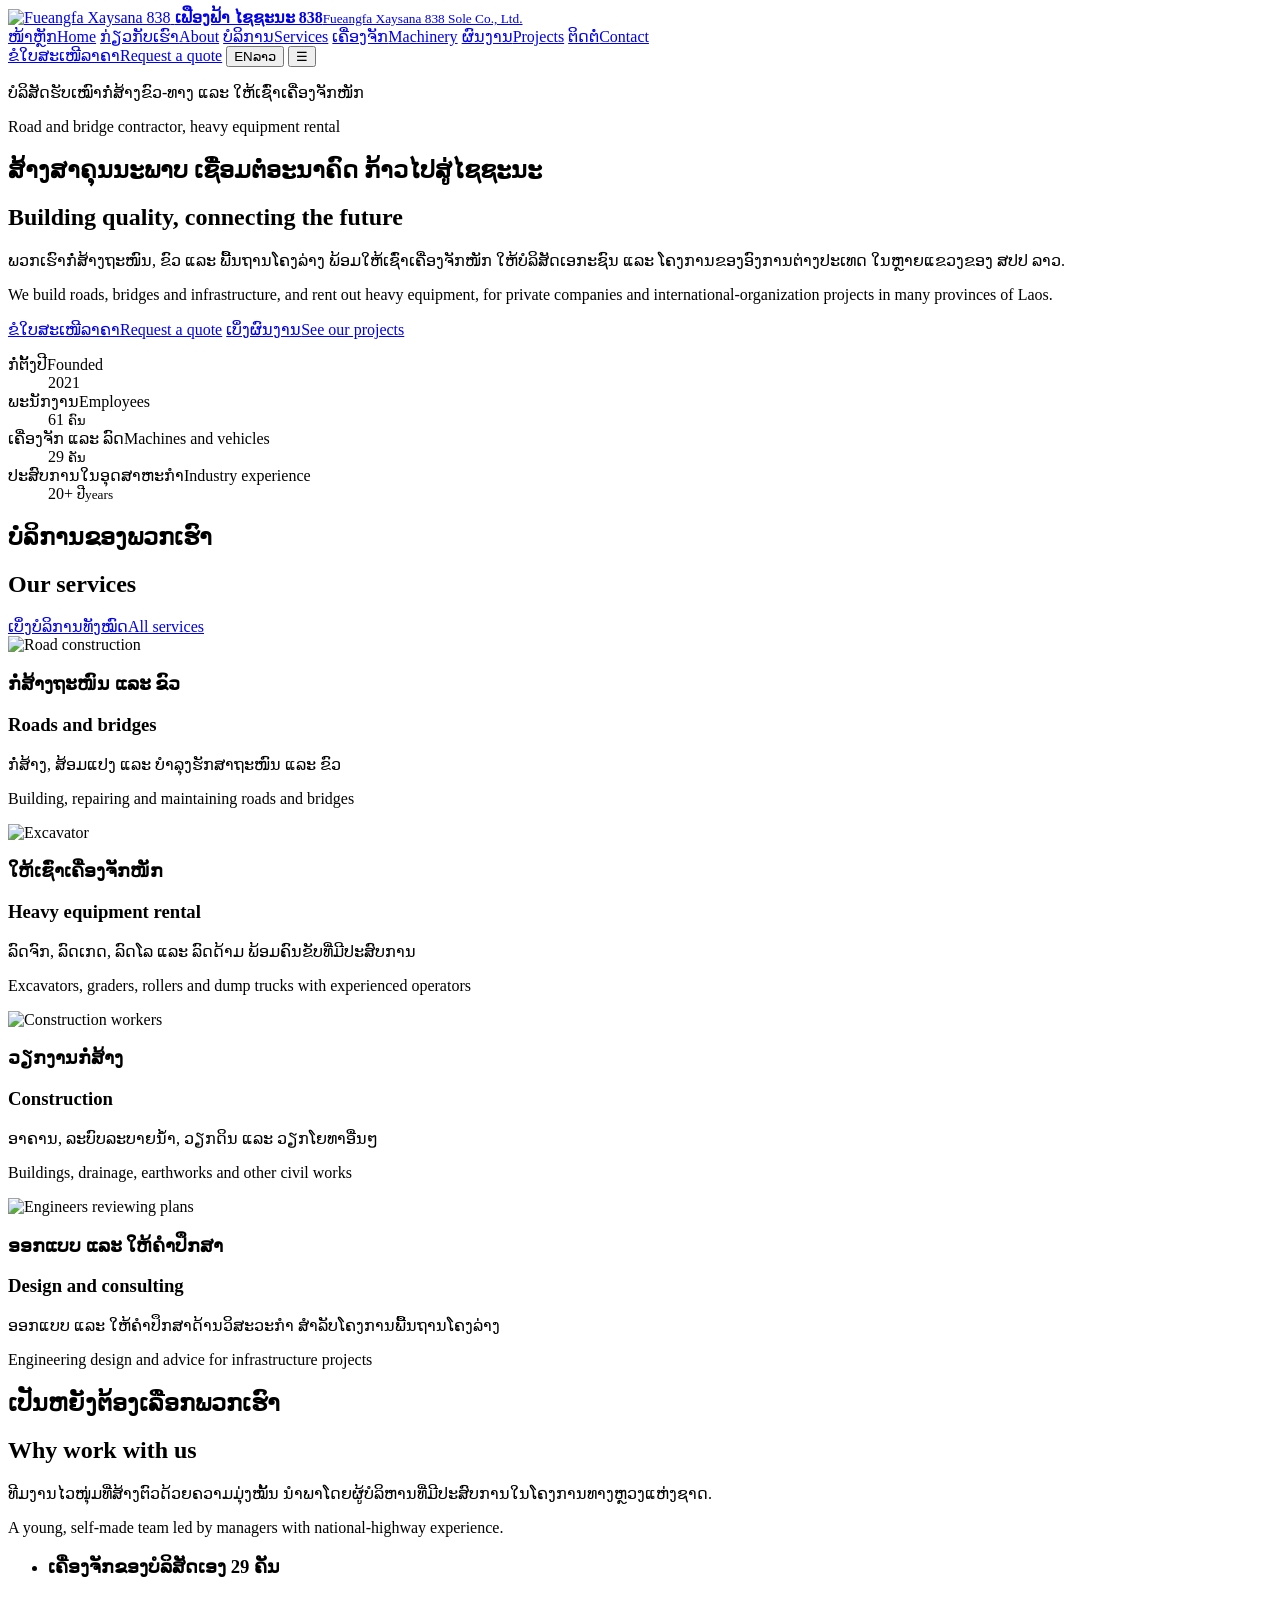
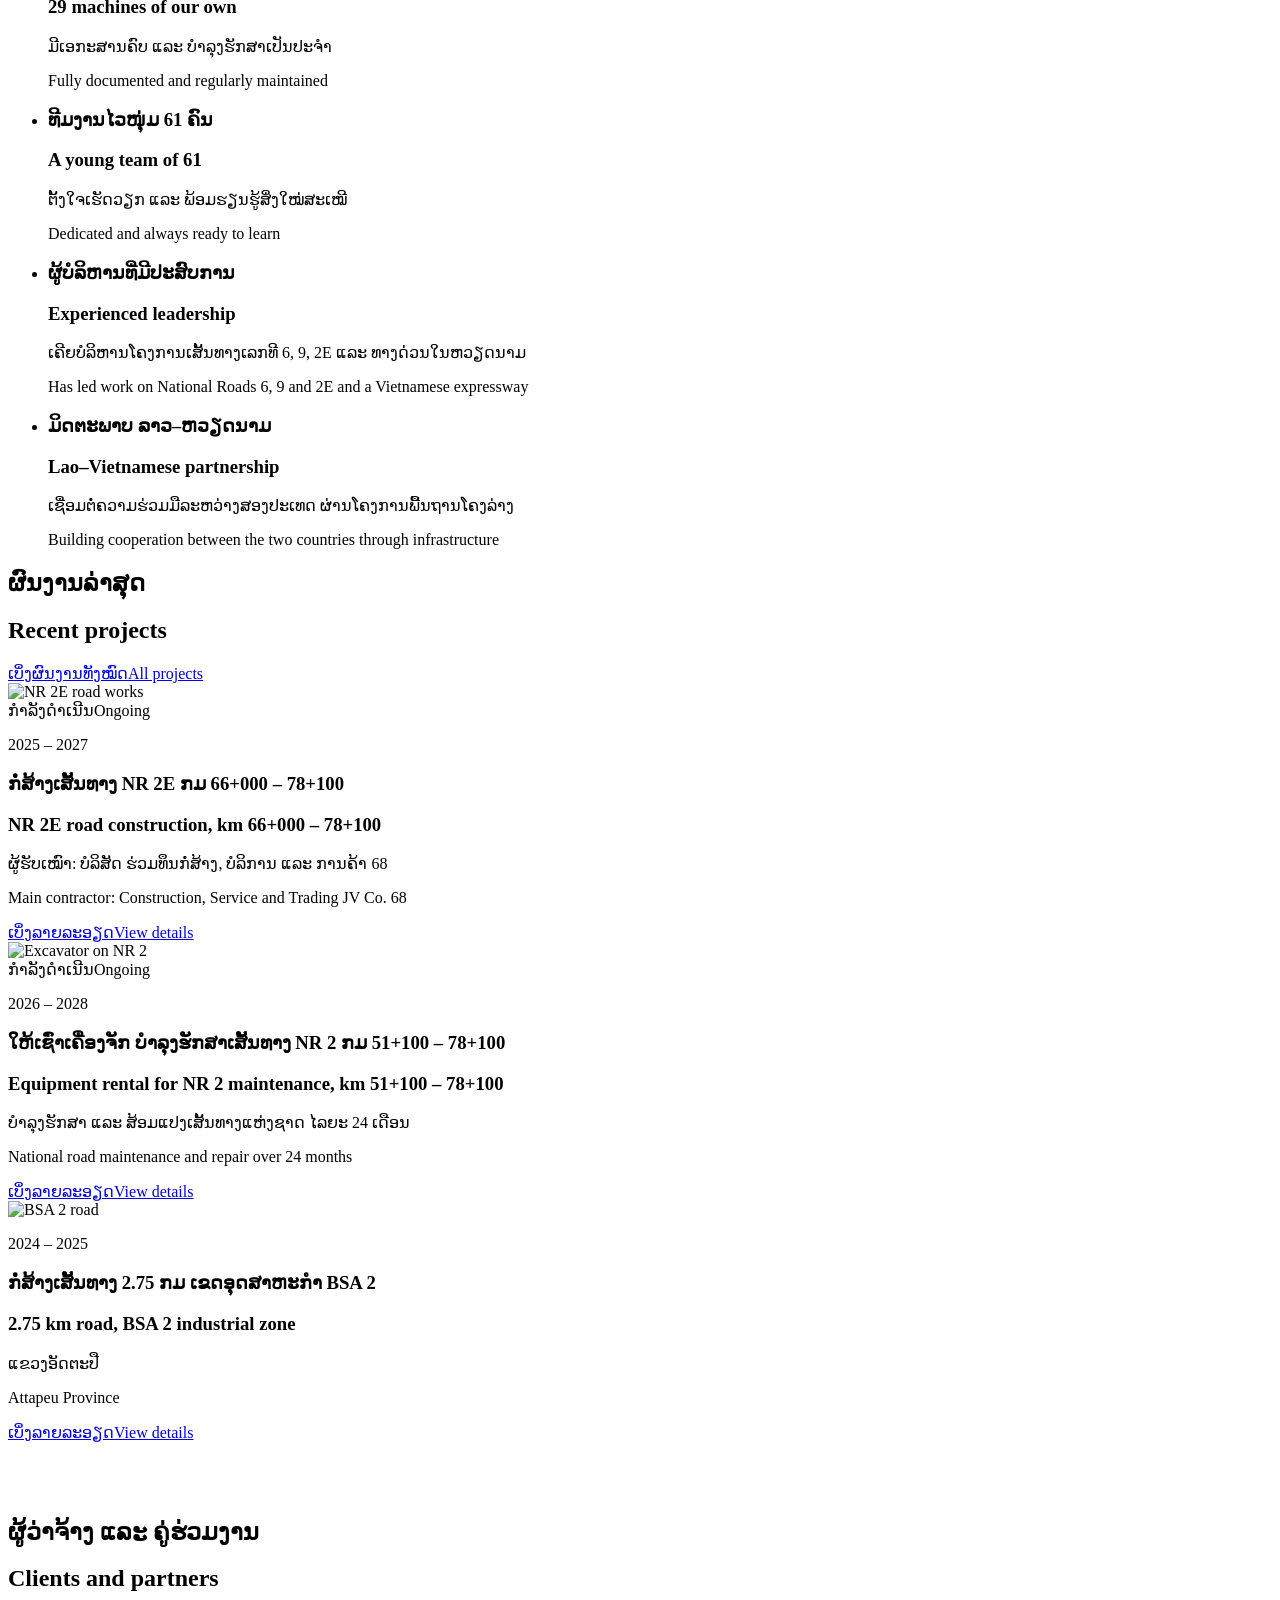
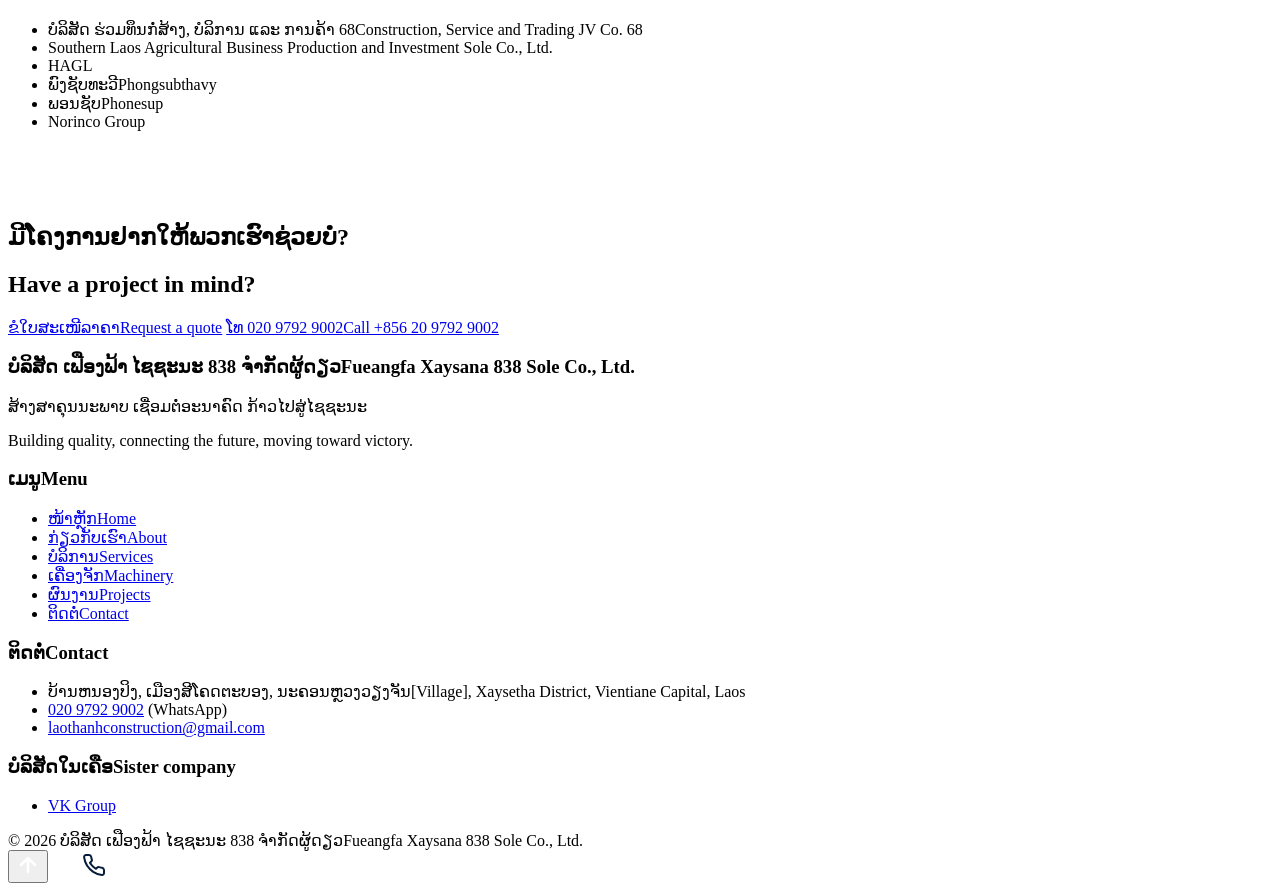
==== index.html @ f8d477e9 "Add files via upload" ====
<!DOCTYPE html>
<html lang="lo">
<head>
<meta charset="utf-8">
<meta name="viewport" content="width=device-width, initial-scale=1">
<title>ເຟືອງຟ້າ ໄຊຊະນະ 838 | Fueangfa Xaysana 838 Sole Co., Ltd.</title>
<meta name="description" content="Fueangfa Xaysana 838 Sole Co., Ltd. — road and bridge contractor and heavy equipment rental in Laos.">
<link rel="icon" href="images/logo.png">
<link rel="preconnect" href="https://fonts.googleapis.com">
<link rel="preconnect" href="https://fonts.gstatic.com" crossorigin>
<link rel="stylesheet" href="https://fonts.googleapis.com/css2?family=Noto+Sans+Lao:wght@400;500;700;800;900&amp;family=Overpass:wght@400;600;700;800;900&amp;display=swap">
<link rel="stylesheet" href="css/style.css">
<link rel="stylesheet" href="css/animations.css">
</head>
<body>
<!-- ===== หัวเว็บ (เหมือนกันทุกหน้า) ===== -->
<header class="site-header">
  <div class="wrap header-inner">
    <a class="brand" href="index.html">
      <img src="images/logo.png" alt="Fueangfa Xaysana 838" width="56" height="46">
      <span class="brand-name"><strong>ເຟືອງຟ້າ ໄຊຊະນະ 838</strong><small>Fueangfa Xaysana 838 Sole Co., Ltd.</small></span>
    </a>
    <nav class="main-nav" id="main-nav" aria-label="Main menu">
      <a href="index.html" aria-current="page"><span class="lo">ໜ້າຫຼັກ</span><span class="en">Home</span></a>
      <a href="about.html"><span class="lo">ກ່ຽວກັບເຮົາ</span><span class="en">About</span></a>
      <a href="services.html"><span class="lo">ບໍລິການ</span><span class="en">Services</span></a>
      <a href="machinery.html"><span class="lo">ເຄື່ອງຈັກ</span><span class="en">Machinery</span></a>
      <a href="projects.html"><span class="lo">ຜົນງານ</span><span class="en">Projects</span></a>
      <a href="contact.html"><span class="lo">ຕິດຕໍ່</span><span class="en">Contact</span></a>
    </nav>
    <div class="header-tools">
      <a class="btn btn-orange" href="contact.html#quote"><span class="lo">ຂໍໃບສະເໜີລາຄາ</span><span class="en">Request a quote</span></a>
      <button class="lang-btn" type="button" aria-label="ປ່ຽນພາສາ / Switch language"><span class="lo">EN</span><span class="en">ລາວ</span></button>
      <button class="menu-btn" type="button" aria-controls="main-nav" aria-expanded="false" aria-label="Menu">&#9776;</button>
    </div>
  </div>
</header>

<main>
<!-- ===== ส่วนหัวหน้าแรก (รูปใหญ่) ===== -->
<section class="hero">
  <!-- สไลด์รูป: เพิ่ม/เปลี่ยนรูปได้ที่บรรทัด slide ข้างล่าง (อันแรกต้องมี class="slide active") -->
  <div class="hero-bg hero-slides" aria-hidden="true">
    <div class="slide active" style="background-image: url('images/hero.jpg')"></div>
    <div class="slide" style="background-image: url('images/project-8.jpg')"></div>
    <div class="slide" style="background-image: url('images/service-road.jpg')"></div>
  </div>
  <div class="slide-dots"></div>
  <div class="wrap hero-inner">
    <div class="hero-text">
      <p class="lo kicker">ບໍລິສັດຮັບເໝົາກໍ່ສ້າງຂົວ-ທາງ ແລະ ໃຫ້ເຊົ່າເຄື່ອງຈັກໜັກ</p><p class="en kicker">Road and bridge contractor, heavy equipment rental</p>
      <h1 class="lo">ສ້າງສາຄຸນນະພາບ ເຊື່ອມຕໍ່ອະນາຄົດ ກ້າວໄປສູ່ໄຊຊະນະ</h1><h1 class="en">Building quality, connecting the future</h1>
      <p class="lo lead">ພວກເຮົາກໍ່ສ້າງຖະໜົນ, ຂົວ ແລະ ພື້ນຖານໂຄງລ່າງ ພ້ອມໃຫ້ເຊົ່າເຄື່ອງຈັກໜັກ ໃຫ້ບໍລິສັດເອກະຊົນ ແລະ ໂຄງການຂອງອົງການຕ່າງປະເທດ ໃນຫຼາຍແຂວງຂອງ ສປປ ລາວ.</p><p class="en lead">We build roads, bridges and infrastructure, and rent out heavy equipment, for private companies and international-organization projects in many provinces of Laos.</p>
      <div class="btn-row">
        <a class="btn btn-orange" href="contact.html#quote"><span class="lo">ຂໍໃບສະເໜີລາຄາ</span><span class="en">Request a quote</span></a>
        <a class="btn btn-outline" href="projects.html"><span class="lo">ເບິ່ງຜົນງານ</span><span class="en">See our projects</span></a>
      </div>
    </div>
    <dl class="facts">
      <div><dt><span class="lo">ກໍ່ຕັ້ງປີ</span><span class="en">Founded</span></dt><dd>2021</dd></div>
      <div><dt><span class="lo">ພະນັກງານ</span><span class="en">Employees</span></dt><dd><span data-count="61">61</span> <small class="lo">ຄົນ</small></dd></div>
      <div><dt><span class="lo">ເຄື່ອງຈັກ ແລະ ລົດ</span><span class="en">Machines and vehicles</span></dt><dd><span data-count="29">29</span> <small class="lo">ຄັນ</small></dd></div>
      <div><dt><span class="lo">ປະສົບການໃນອຸດສາຫະກຳ</span><span class="en">Industry experience</span></dt><dd><span data-count="20">20</span>+ <small class="lo">ປີ</small><small class="en">years</small></dd></div>
    </dl>
  </div>
</section>
<div class="road" aria-hidden="true"></div>

<!-- ===== บริการ (ย่อ) ===== -->
<section class="section">
  <div class="wrap">
    <div class="head-row">
      <h2 class="lo">ບໍລິການຂອງພວກເຮົາ</h2><h2 class="en">Our services</h2>
      <a class="btn btn-navy" href="services.html"><span class="lo">ເບິ່ງບໍລິການທັງໝົດ</span><span class="en">All services</span></a>
    </div>
    <div class="grid">
  <article class="card">
    <img src="images/service-road.jpg" alt="Road construction" loading="lazy">
    <div class="card-body">
      <h3 class="lo">ກໍ່ສ້າງຖະໜົນ ແລະ ຂົວ</h3><h3 class="en">Roads and bridges</h3>
      <p class="lo">ກໍ່ສ້າງ, ສ້ອມແປງ ແລະ ບຳລຸງຮັກສາຖະໜົນ ແລະ ຂົວ</p><p class="en">Building, repairing and maintaining roads and bridges</p>
    </div>
  </article>
  <article class="card">
    <img src="images/service-rental.jpg" alt="Excavator" loading="lazy">
    <div class="card-body">
      <h3 class="lo">ໃຫ້ເຊົ່າເຄື່ອງຈັກໜັກ</h3><h3 class="en">Heavy equipment rental</h3>
      <p class="lo">ລົດຈົກ, ລົດເກດ, ລົດໂລ ແລະ ລົດດ້າມ ພ້ອມຄົນຂັບທີ່ມີປະສົບການ</p><p class="en">Excavators, graders, rollers and dump trucks with experienced operators</p>
    </div>
  </article>
  <article class="card">
    <img src="images/service-construction.jpg" alt="Construction workers" loading="lazy">
    <div class="card-body">
      <h3 class="lo">ວຽກງານກໍ່ສ້າງ</h3><h3 class="en">Construction</h3>
      <p class="lo">ອາຄານ, ລະບົບລະບາຍນ້ຳ, ວຽກດິນ ແລະ ວຽກໂຍທາອື່ນໆ</p><p class="en">Buildings, drainage, earthworks and other civil works</p>
    </div>
  </article>
  <article class="card">
    <img src="images/service-design.jpg" alt="Engineers reviewing plans" loading="lazy">
    <div class="card-body">
      <h3 class="lo">ອອກແບບ ແລະ ໃຫ້ຄຳປຶກສາ</h3><h3 class="en">Design and consulting</h3>
      <p class="lo">ອອກແບບ ແລະ ໃຫ້ຄຳປຶກສາດ້ານວິສະວະກຳ ສຳລັບໂຄງການພື້ນຖານໂຄງລ່າງ</p><p class="en">Engineering design and advice for infrastructure projects</p>
    </div>
  </article>
    </div>
  </div>
</section>

<!-- ===== จุดเด่นของบริษัท ===== -->
<section class="section navy">
  <div class="wrap two-col">
    <div>
      <h2 class="lo">ເປັນຫຍັງຕ້ອງເລືອກພວກເຮົາ</h2><h2 class="en">Why work with us</h2>
      <p class="lo lead">ທີມງານໄວໜຸ່ມທີ່ສ້າງຕົວດ້ວຍຄວາມມຸ່ງໝັ້ນ ນຳພາໂດຍຜູ້ບໍລິຫານທີ່ມີປະສົບການໃນໂຄງການທາງຫຼວງແຫ່ງຊາດ.</p><p class="en lead">A young, self-made team led by managers with national-highway experience.</p>
    </div>
    <ul class="ticks">
        <li><div><h3 class="lo">ເຄື່ອງຈັກຂອງບໍລິສັດເອງ 29 ຄັນ</h3><h3 class="en">29 machines of our own</h3><p class="lo">ມີເອກະສານຄົບ ແລະ ບຳລຸງຮັກສາເປັນປະຈຳ</p><p class="en">Fully documented and regularly maintained</p></div></li>
        <li><div><h3 class="lo">ທີມງານໄວໜຸ່ມ 61 ຄົນ</h3><h3 class="en">A young team of 61</h3><p class="lo">ຕັ້ງໃຈເຮັດວຽກ ແລະ ພ້ອມຮຽນຮູ້ສິ່ງໃໝ່ສະເໝີ</p><p class="en">Dedicated and always ready to learn</p></div></li>
        <li><div><h3 class="lo">ຜູ້ບໍລິຫານທີ່ມີປະສົບການ</h3><h3 class="en">Experienced leadership</h3><p class="lo">ເຄີຍບໍລິຫານໂຄງການເສັ້ນທາງເລກທີ 6, 9, 2E ແລະ ທາງດ່ວນໃນຫວຽດນາມ</p><p class="en">Has led work on National Roads 6, 9 and 2E and a Vietnamese expressway</p></div></li>
        <li><div><h3 class="lo">ມິດຕະພາບ ລາວ–ຫວຽດນາມ</h3><h3 class="en">Lao–Vietnamese partnership</h3><p class="lo">ເຊື່ອມຕໍ່ຄວາມຮ່ວມມືລະຫວ່າງສອງປະເທດ ຜ່ານໂຄງການພື້ນຖານໂຄງລ່າງ</p><p class="en">Building cooperation between the two countries through infrastructure</p></div></li>
    </ul>
  </div>
</section>

<!-- ===== ผลงานล่าสุด ===== -->
<section class="section grey">
  <div class="wrap">
    <div class="head-row">
      <h2 class="lo">ຜົນງານລ່າສຸດ</h2><h2 class="en">Recent projects</h2>
      <a class="btn btn-navy" href="projects.html"><span class="lo">ເບິ່ງຜົນງານທັງໝົດ</span><span class="en">All projects</span></a>
    </div>
    <div class="grid">
  <article class="card">
    <img src="images/project-8.jpg" alt="NR 2E road works" loading="lazy">
    <div class="card-body">
      <span class="lo tag">ກຳລັງດຳເນີນ</span><span class="en tag">Ongoing</span>
      <p class="meta">2025 – 2027</p>
      <h3 class="lo">ກໍ່ສ້າງເສັ້ນທາງ NR 2E ກມ 66+000 – 78+100</h3><h3 class="en">NR 2E road construction, km 66+000 – 78+100</h3>
      <p class="lo">ຜູ້ຮັບເໝົາ: ບໍລິສັດ ຮ່ວມທຶນກໍ່ສ້າງ, ບໍລິການ ແລະ ການຄ້າ 68</p><p class="en">Main contractor: Construction, Service and Trading JV Co. 68</p>
      <a class="card-link" href="projects.html#nr2e-66-78"><span class="lo">ເບິ່ງລາຍລະອຽດ</span><span class="en">View details</span></a>
    </div>
  </article>
  <article class="card">
    <img src="images/project-7.jpg" alt="Excavator on NR 2" loading="lazy">
    <div class="card-body">
      <span class="lo tag">ກຳລັງດຳເນີນ</span><span class="en tag">Ongoing</span>
      <p class="meta">2026 – 2028</p>
      <h3 class="lo">ໃຫ້ເຊົ່າເຄື່ອງຈັກ ບຳລຸງຮັກສາເສັ້ນທາງ NR 2 ກມ 51+100 – 78+100</h3><h3 class="en">Equipment rental for NR 2 maintenance, km 51+100 – 78+100</h3>
      <p class="lo">ບຳລຸງຮັກສາ ແລະ ສ້ອມແປງເສັ້ນທາງແຫ່ງຊາດ ໄລຍະ 24 ເດືອນ</p><p class="en">National road maintenance and repair over 24 months</p>
      <a class="card-link" href="projects.html#nr2-rental"><span class="lo">ເບິ່ງລາຍລະອຽດ</span><span class="en">View details</span></a>
    </div>
  </article>
  <article class="card">
    <img src="images/project-4.jpg" alt="BSA 2 road" loading="lazy">
    <div class="card-body">
      <p class="meta">2024 – 2025</p>
      <h3 class="lo">ກໍ່ສ້າງເສັ້ນທາງ 2.75 ກມ ເຂດອຸດສາຫະກຳ BSA 2</h3><h3 class="en">2.75 km road, BSA 2 industrial zone</h3>
      <p class="lo">ແຂວງອັດຕະປື</p><p class="en">Attapeu Province</p>
      <a class="card-link" href="projects.html#bsa2"><span class="lo">ເບິ່ງລາຍລະອຽດ</span><span class="en">View details</span></a>
    </div>
  </article>
    </div>
  </div>
</section>

<!-- ===== แถบชื่อลูกค้าเลื่อน ===== -->
<section class="section" style="padding-top: 56px; padding-bottom: 56px">
  <div class="wrap">
    <h2 class="lo">ຜູ້ວ່າຈ້າງ ແລະ ຄູ່ຮ່ວມງານ</h2><h2 class="en">Clients and partners</h2>
  </div>
  <div class="marquee" style="margin-top: 28px">
    <ul class="tiles marquee-track">
      <li><span class="lo">ບໍລິສັດ ຮ່ວມທຶນກໍ່ສ້າງ, ບໍລິການ ແລະ ການຄ້າ 68</span><span class="en">Construction, Service and Trading JV Co. 68</span></li>
      <li>Southern Laos Agricultural Business Production and Investment Sole Co., Ltd.</li>
      <li>HAGL</li>
      <li><span class="lo">ພົງຊັບທະວີ</span><span class="en">Phongsubthavy</span></li>
      <li><span class="lo">ພອນຊັບ</span><span class="en">Phonesup</span></li>
      <li>Norinco Group</li>
    </ul>
  </div>
</section>

<!-- ===== แถบชวนติดต่อ ===== -->
<section class="cta">
  <div class="wrap">
    <h2 class="lo">ມີໂຄງການຢາກໃຫ້ພວກເຮົາຊ່ວຍບໍ?</h2><h2 class="en">Have a project in mind?</h2>
    <div class="btn-row">
      <a class="btn btn-navy" href="contact.html#quote"><span class="lo">ຂໍໃບສະເໜີລາຄາ</span><span class="en">Request a quote</span></a>
      <a class="btn btn-navy" href="tel:+8562097929002"><span class="lo">ໂທ 020 9792 9002</span><span class="en">Call +856 20 9792 9002</span></a>
    </div>
  </div>
</section>

</main>

<!-- ===== ท้ายเว็บ (เหมือนกันทุกหน้า) ===== -->
<footer class="site-footer">
  <div class="wrap footer-grid">
    <div>
      <h3><span class="lo">ບໍລິສັດ ເຟືອງຟ້າ ໄຊຊະນະ 838 ຈຳກັດຜູ້ດຽວ</span><span class="en">Fueangfa Xaysana 838 Sole Co., Ltd.</span></h3>
      <p class="lo">ສ້າງສາຄຸນນະພາບ ເຊື່ອມຕໍ່ອະນາຄົດ ກ້າວໄປສູ່ໄຊຊະນະ</p><p class="en">Building quality, connecting the future, moving toward victory.</p>
    </div>
    <div>
      <h3><span class="lo">ເມນູ</span><span class="en">Menu</span></h3>
      <ul>
        <li><a href="index.html"><span class="lo">ໜ້າຫຼັກ</span><span class="en">Home</span></a></li>
        <li><a href="about.html"><span class="lo">ກ່ຽວກັບເຮົາ</span><span class="en">About</span></a></li>
        <li><a href="services.html"><span class="lo">ບໍລິການ</span><span class="en">Services</span></a></li>
        <li><a href="machinery.html"><span class="lo">ເຄື່ອງຈັກ</span><span class="en">Machinery</span></a></li>
        <li><a href="projects.html"><span class="lo">ຜົນງານ</span><span class="en">Projects</span></a></li>
        <li><a href="contact.html"><span class="lo">ຕິດຕໍ່</span><span class="en">Contact</span></a></li>
      </ul>
    </div>
    <div>
      <h3><span class="lo">ຕິດຕໍ່</span><span class="en">Contact</span></h3>
      <ul>
        <li><span class="lo">ບ້ານຫນອງປິງ, ເມືອງສີໂຄດຕະບອງ, ນະຄອນຫຼວງວຽງຈັນ</span><span class="en">[Village], Xaysetha District, Vientiane Capital, Laos</span></li>
        <li><a href="tel:+8562097929002">020 9792 9002</a> (WhatsApp)</li>
        <li><a href="mailto:laothanhconstruction@gmail.com">laothanhconstruction@gmail.com</a></li>
      </ul>
    </div>
    <div>
      <h3><span class="lo">ບໍລິສັດໃນເຄືອ</span><span class="en">Sister company</span></h3>
      <ul>
        <li><a href="https://www.vkgrouplao.com" target="_blank" rel="noopener">VK Group</a></li>
      </ul>
    </div>
  </div>
  <div class="wrap footer-bottom">&copy; 2026 <span class="lo">ບໍລິສັດ ເຟືອງຟ້າ ໄຊຊະນະ 838 ຈຳກັດຜູ້ດຽວ</span><span class="en">Fueangfa Xaysana 838 Sole Co., Ltd.</span></div>
</footer>

<!-- ===== ปุ่มลอย: กลับขึ้นบน / WhatsApp / โทร (เหมือนกันทุกหน้า) ===== -->
<div class="float-contact">
  <button class="to-top" type="button" aria-label="ກັບຂຶ້ນເທິງ / Back to top"><svg viewBox="0 0 24 24" width="24" height="24" fill="none" stroke="#FFFFFF" stroke-width="2.5" stroke-linecap="round" stroke-linejoin="round" aria-hidden="true"><path d="M12 19V5M5 12l7-7 7 7"/></svg></button>
  <a class="fc-wa" href="https://wa.me/8562097929002" target="_blank" rel="noopener" aria-label="WhatsApp"><svg viewBox="0 0 24 24" width="26" height="26" fill="none" stroke="#FFFFFF" stroke-width="2" stroke-linecap="round" stroke-linejoin="round" aria-hidden="true"><path d="M21 11.5a8.4 8.4 0 0 1-12.6 7.3L3 21l2.2-5.4A8.4 8.4 0 1 1 21 11.5z"/></svg></a>
  <a class="fc-phone" href="tel:+8562097929002" aria-label="ໂທ / Call 020 9792 9002"><svg viewBox="0 0 24 24" width="24" height="24" fill="none" stroke="#071C3A" stroke-width="2" stroke-linecap="round" stroke-linejoin="round" aria-hidden="true"><path d="M22 16.9v3a2 2 0 0 1-2.2 2 19.8 19.8 0 0 1-8.6-3.1 19.5 19.5 0 0 1-6-6A19.8 19.8 0 0 1 2.1 4.2 2 2 0 0 1 4.1 2h3a2 2 0 0 1 2 1.7c.1.9.4 1.8.7 2.7a2 2 0 0 1-.5 2.1L8 9.8a16 16 0 0 0 6 6l1.3-1.3a2 2 0 0 1 2.1-.4c.9.3 1.8.6 2.7.7a2 2 0 0 1 1.7 2z"/></svg></a>
</div>

<script src="js/main.js"></script>
<script src="js/animations.js"></script>
</body>
</html>
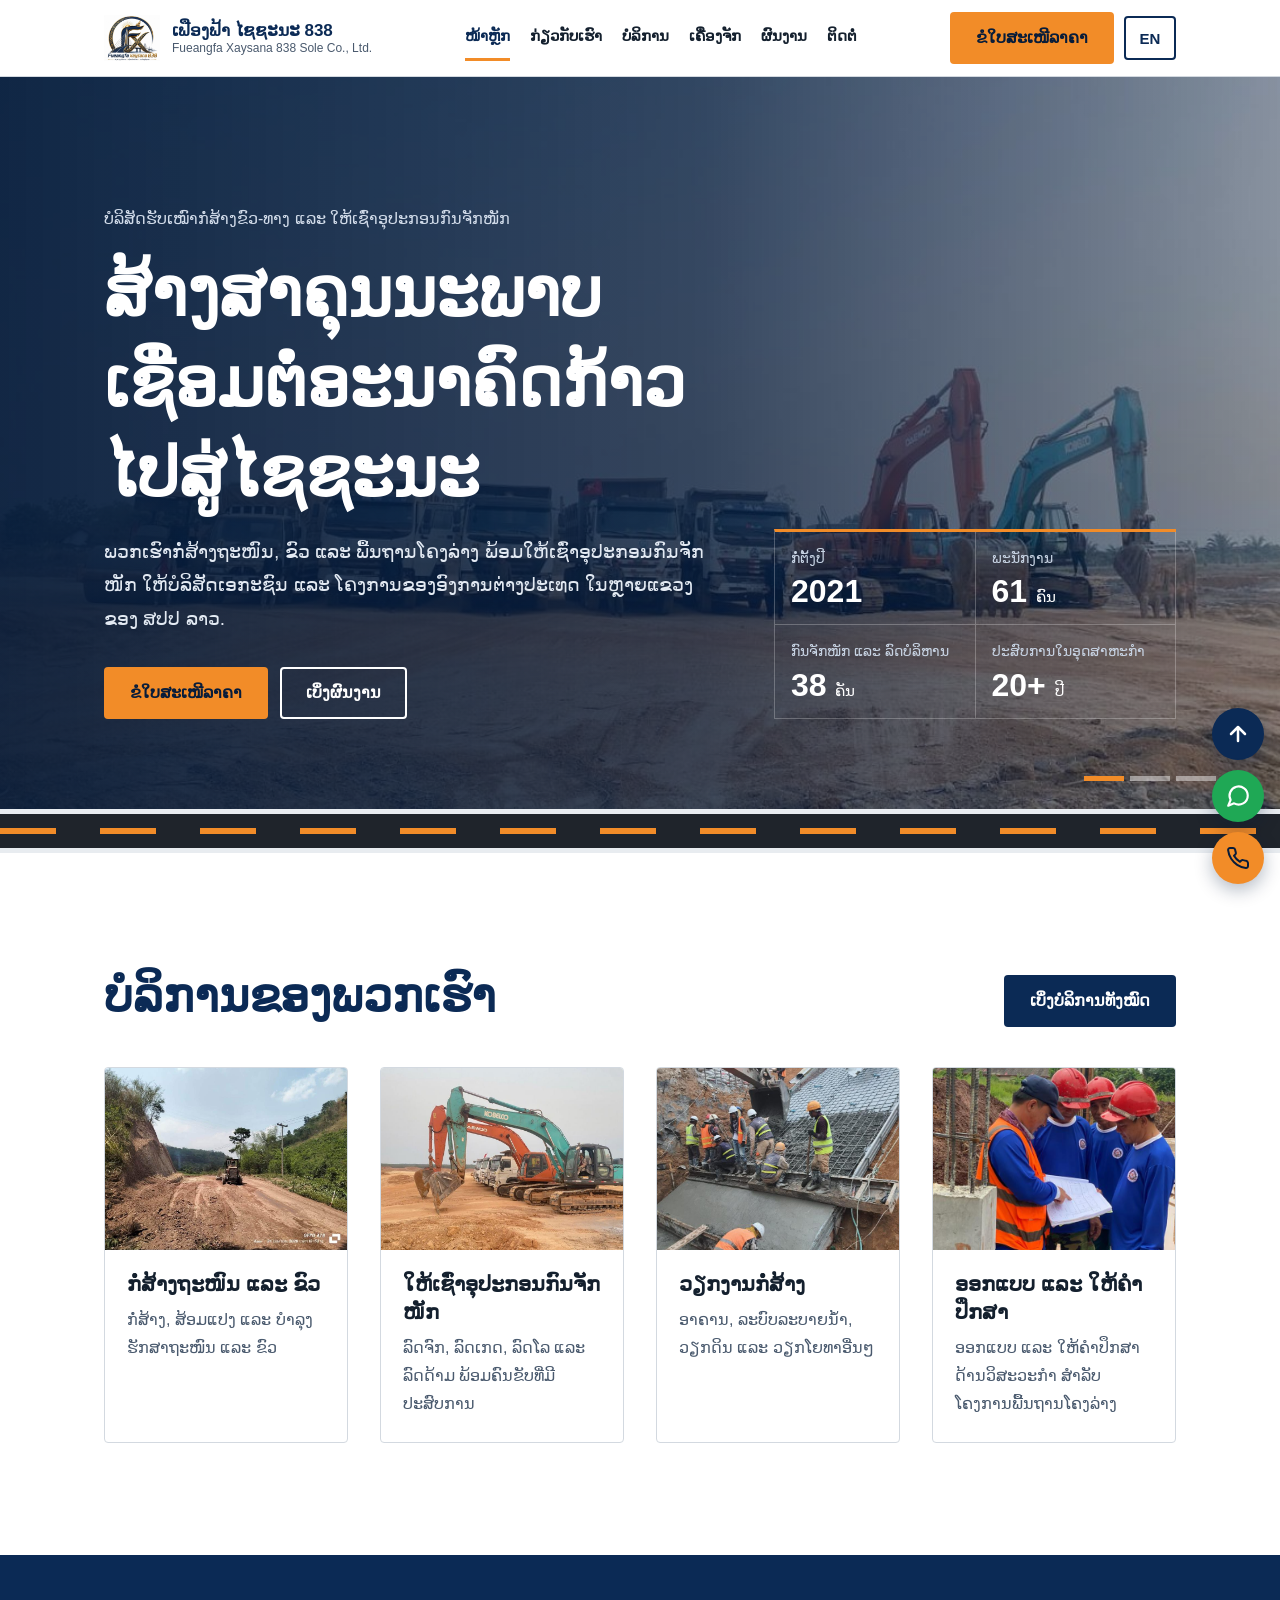
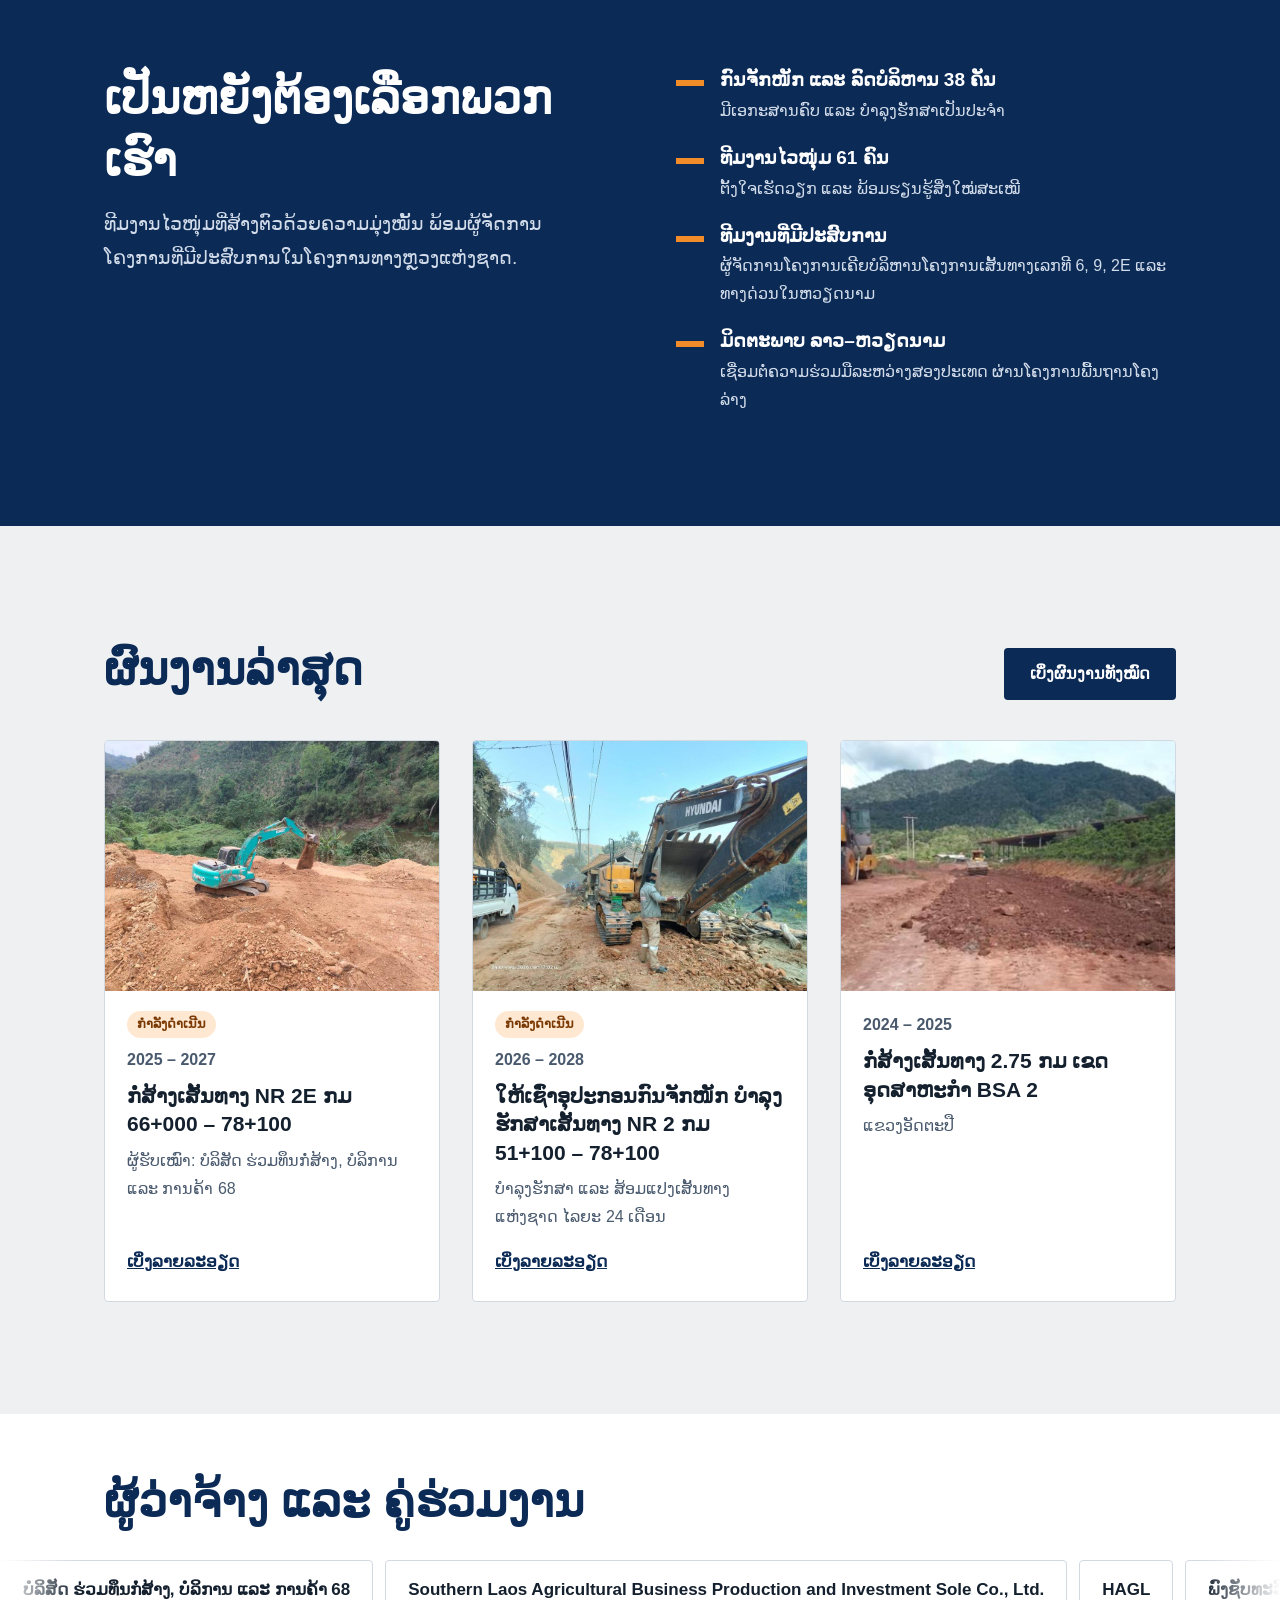
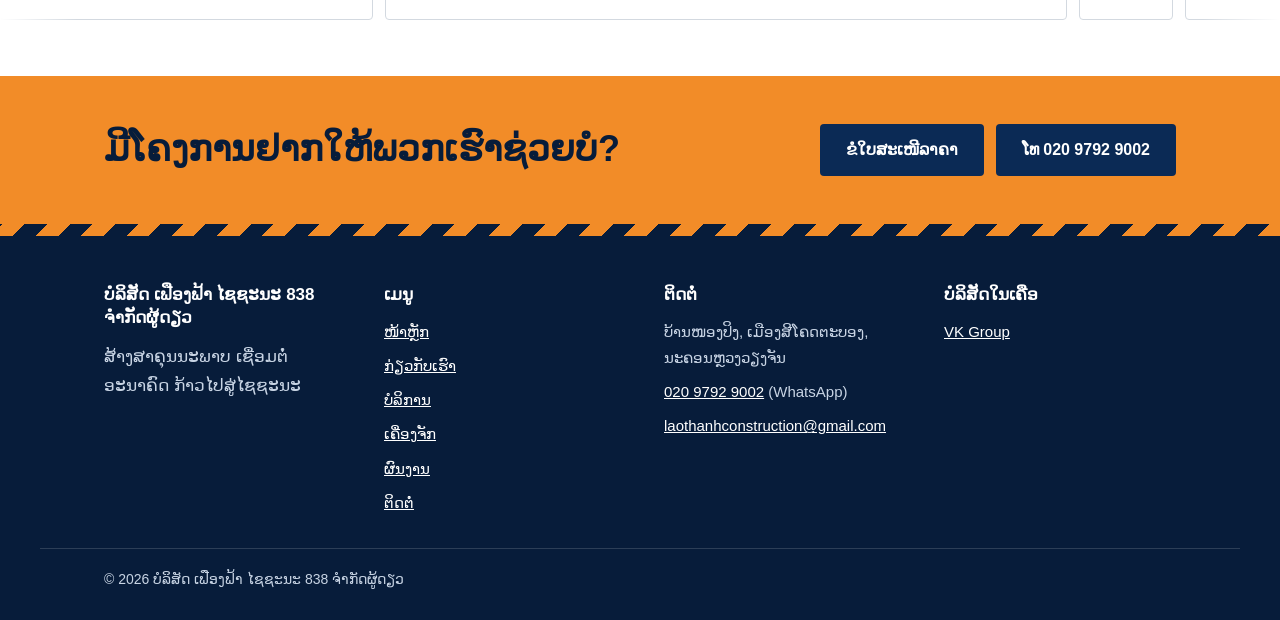
==== commit e90db23c: "Add files via upload" ====
--- a/index.html
+++ b/index.html
@@ -41,16 +41,17 @@
 <section class="hero">
   <!-- สไลด์รูป: เพิ่ม/เปลี่ยนรูปได้ที่บรรทัด slide ข้างล่าง (อันแรกต้องมี class="slide active") -->
   <div class="hero-bg hero-slides" aria-hidden="true">
-    <div class="slide active" style="background-image: url('images/hero.jpg')"></div>
-    <div class="slide" style="background-image: url('images/project-8.jpg')"></div>
-    <div class="slide" style="background-image: url('images/service-road.jpg')"></div>
+    <div class="slide active" style="background-image: url('images/fleet-trucks.jpg')"></div>  <!-- ภาพรวมรถ -->
+    <div class="slide" style="background-image: url('images/hero.jpg')"></div>  <!-- ภาพการทำงาน -->
+    <div class="slide" style="background-image: url('images/team.jpg')"></div>  <!-- ภาพทีมงาน -->
   </div>
   <div class="slide-dots"></div>
   <div class="wrap hero-inner">
     <div class="hero-text">
-      <p class="lo kicker">ບໍລິສັດຮັບເໝົາກໍ່ສ້າງຂົວ-ທາງ ແລະ ໃຫ້ເຊົ່າເຄື່ອງຈັກໜັກ</p><p class="en kicker">Road and bridge contractor, heavy equipment rental</p>
-      <h1 class="lo">ສ້າງສາຄຸນນະພາບ ເຊື່ອມຕໍ່ອະນາຄົດ ກ້າວໄປສູ່ໄຊຊະນະ</h1><h1 class="en">Building quality, connecting the future</h1>
-      <p class="lo lead">ພວກເຮົາກໍ່ສ້າງຖະໜົນ, ຂົວ ແລະ ພື້ນຖານໂຄງລ່າງ ພ້ອມໃຫ້ເຊົ່າເຄື່ອງຈັກໜັກ ໃຫ້ບໍລິສັດເອກະຊົນ ແລະ ໂຄງການຂອງອົງການຕ່າງປະເທດ ໃນຫຼາຍແຂວງຂອງ ສປປ ລາວ.</p><p class="en lead">We build roads, bridges and infrastructure, and rent out heavy equipment, for private companies and international-organization projects in many provinces of Laos.</p>
+      <p class="lo kicker">ບໍລິສັດຮັບເໝົາກໍ່ສ້າງຂົວ-ທາງ ແລະ ໃຫ້ເຊົ່າອຸປະກອນກົນຈັກໜັກ</p><p class="en kicker">Road and bridge contractor, heavy equipment rental</p>
+      <h1 class="lo"><span class="line">ສ້າງສາຄຸນນະພາບ</span><span class="line">ເຊື່ອມຕໍ່ອະນາຄົດ</span><span class="line">ກ້າວໄປສູ່ໄຊຊະນະ</span></h1>
+      <h1 class="en">Building quality, connecting the future</h1>
+      <p class="lo lead">ພວກເຮົາກໍ່ສ້າງຖະໜົນ, ຂົວ ແລະ ພື້ນຖານໂຄງລ່າງ ພ້ອມໃຫ້ເຊົ່າອຸປະກອນກົນຈັກໜັກ ໃຫ້ບໍລິສັດເອກະຊົນ ແລະ ໂຄງການຂອງອົງການຕ່າງປະເທດ ໃນຫຼາຍແຂວງຂອງ ສປປ ລາວ.</p><p class="en lead">We build roads, bridges and infrastructure, and rent out heavy equipment, for private companies and international-organization projects in many provinces of Laos.</p>
       <div class="btn-row">
         <a class="btn btn-orange" href="contact.html#quote"><span class="lo">ຂໍໃບສະເໜີລາຄາ</span><span class="en">Request a quote</span></a>
         <a class="btn btn-outline" href="projects.html"><span class="lo">ເບິ່ງຜົນງານ</span><span class="en">See our projects</span></a>
@@ -59,7 +60,7 @@
     <dl class="facts">
       <div><dt><span class="lo">ກໍ່ຕັ້ງປີ</span><span class="en">Founded</span></dt><dd>2021</dd></div>
       <div><dt><span class="lo">ພະນັກງານ</span><span class="en">Employees</span></dt><dd><span data-count="61">61</span> <small class="lo">ຄົນ</small></dd></div>
-      <div><dt><span class="lo">ເຄື່ອງຈັກ ແລະ ລົດ</span><span class="en">Machines and vehicles</span></dt><dd><span data-count="29">29</span> <small class="lo">ຄັນ</small></dd></div>
+      <div><dt><span class="lo">ກົນຈັກໜັກ ແລະ ລົດບໍລິຫານ</span><span class="en">Heavy machinery and company vehicles</span></dt><dd><span data-count="38">38</span> <small class="lo">ຄັນ</small></dd></div>
       <div><dt><span class="lo">ປະສົບການໃນອຸດສາຫະກຳ</span><span class="en">Industry experience</span></dt><dd><span data-count="20">20</span>+ <small class="lo">ປີ</small><small class="en">years</small></dd></div>
     </dl>
   </div>
@@ -84,7 +85,7 @@
   <article class="card">
     <img src="images/service-rental.jpg" alt="Excavator" loading="lazy">
     <div class="card-body">
-      <h3 class="lo">ໃຫ້ເຊົ່າເຄື່ອງຈັກໜັກ</h3><h3 class="en">Heavy equipment rental</h3>
+      <h3 class="lo">ໃຫ້ເຊົ່າອຸປະກອນກົນຈັກໜັກ</h3><h3 class="en">Heavy equipment rental</h3>
       <p class="lo">ລົດຈົກ, ລົດເກດ, ລົດໂລ ແລະ ລົດດ້າມ ພ້ອມຄົນຂັບທີ່ມີປະສົບການ</p><p class="en">Excavators, graders, rollers and dump trucks with experienced operators</p>
     </div>
   </article>
@@ -111,12 +112,12 @@
   <div class="wrap two-col">
     <div>
       <h2 class="lo">ເປັນຫຍັງຕ້ອງເລືອກພວກເຮົາ</h2><h2 class="en">Why work with us</h2>
-      <p class="lo lead">ທີມງານໄວໜຸ່ມທີ່ສ້າງຕົວດ້ວຍຄວາມມຸ່ງໝັ້ນ ນຳພາໂດຍຜູ້ບໍລິຫານທີ່ມີປະສົບການໃນໂຄງການທາງຫຼວງແຫ່ງຊາດ.</p><p class="en lead">A young, self-made team led by managers with national-highway experience.</p>
+      <p class="lo lead">ທີມງານໄວໜຸ່ມທີ່ສ້າງຕົວດ້ວຍຄວາມມຸ່ງໝັ້ນ ພ້ອມຜູ້ຈັດການໂຄງການທີ່ມີປະສົບການໃນໂຄງການທາງຫຼວງແຫ່ງຊາດ.</p><p class="en lead">A young, self-made team, with a project manager experienced in national highways.</p>
     </div>
     <ul class="ticks">
-        <li><div><h3 class="lo">ເຄື່ອງຈັກຂອງບໍລິສັດເອງ 29 ຄັນ</h3><h3 class="en">29 machines of our own</h3><p class="lo">ມີເອກະສານຄົບ ແລະ ບຳລຸງຮັກສາເປັນປະຈຳ</p><p class="en">Fully documented and regularly maintained</p></div></li>
+        <li><div><h3 class="lo">ກົນຈັກໜັກ ແລະ ລົດບໍລິຫານ 38 ຄັນ</h3><h3 class="en">38 machines and vehicles of our own</h3><p class="lo">ມີເອກະສານຄົບ ແລະ ບຳລຸງຮັກສາເປັນປະຈຳ</p><p class="en">Fully documented and regularly maintained</p></div></li>
         <li><div><h3 class="lo">ທີມງານໄວໜຸ່ມ 61 ຄົນ</h3><h3 class="en">A young team of 61</h3><p class="lo">ຕັ້ງໃຈເຮັດວຽກ ແລະ ພ້ອມຮຽນຮູ້ສິ່ງໃໝ່ສະເໝີ</p><p class="en">Dedicated and always ready to learn</p></div></li>
-        <li><div><h3 class="lo">ຜູ້ບໍລິຫານທີ່ມີປະສົບການ</h3><h3 class="en">Experienced leadership</h3><p class="lo">ເຄີຍບໍລິຫານໂຄງການເສັ້ນທາງເລກທີ 6, 9, 2E ແລະ ທາງດ່ວນໃນຫວຽດນາມ</p><p class="en">Has led work on National Roads 6, 9 and 2E and a Vietnamese expressway</p></div></li>
+        <li><div><h3 class="lo">ທີມງານທີ່ມີປະສົບການ</h3><h3 class="en">Experienced team</h3><p class="lo">ຜູ້ຈັດການໂຄງການເຄີຍບໍລິຫານໂຄງການເສັ້ນທາງເລກທີ 6, 9, 2E ແລະ ທາງດ່ວນໃນຫວຽດນາມ</p><p class="en">Our project manager has led work on National Roads 6, 9 and 2E and a Vietnamese expressway</p></div></li>
         <li><div><h3 class="lo">ມິດຕະພາບ ລາວ–ຫວຽດນາມ</h3><h3 class="en">Lao–Vietnamese partnership</h3><p class="lo">ເຊື່ອມຕໍ່ຄວາມຮ່ວມມືລະຫວ່າງສອງປະເທດ ຜ່ານໂຄງການພື້ນຖານໂຄງລ່າງ</p><p class="en">Building cooperation between the two countries through infrastructure</p></div></li>
     </ul>
   </div>
@@ -145,7 +146,7 @@
     <div class="card-body">
       <span class="lo tag">ກຳລັງດຳເນີນ</span><span class="en tag">Ongoing</span>
       <p class="meta">2026 – 2028</p>
-      <h3 class="lo">ໃຫ້ເຊົ່າເຄື່ອງຈັກ ບຳລຸງຮັກສາເສັ້ນທາງ NR 2 ກມ 51+100 – 78+100</h3><h3 class="en">Equipment rental for NR 2 maintenance, km 51+100 – 78+100</h3>
+      <h3 class="lo">ໃຫ້ເຊົ່າອຸປະກອນກົນຈັກໜັກ ບຳລຸງຮັກສາເສັ້ນທາງ NR 2 ກມ 51+100 – 78+100</h3><h3 class="en">Equipment rental for NR 2 maintenance, km 51+100 – 78+100</h3>
       <p class="lo">ບຳລຸງຮັກສາ ແລະ ສ້ອມແປງເສັ້ນທາງແຫ່ງຊາດ ໄລຍະ 24 ເດືອນ</p><p class="en">National road maintenance and repair over 24 months</p>
       <a class="card-link" href="projects.html#nr2-rental"><span class="lo">ເບິ່ງລາຍລະອຽດ</span><span class="en">View details</span></a>
     </div>
@@ -214,7 +215,7 @@
     <div>
       <h3><span class="lo">ຕິດຕໍ່</span><span class="en">Contact</span></h3>
       <ul>
-        <li><span class="lo">ບ້ານຫນອງປິງ, ເມືອງສີໂຄດຕະບອງ, ນະຄອນຫຼວງວຽງຈັນ</span><span class="en">[Village], Xaysetha District, Vientiane Capital, Laos</span></li>
+        <li><span class="lo">ບ້ານໜອງປິງ, ເມືອງສີໂຄດຕະບອງ, ນະຄອນຫຼວງວຽງຈັນ</span><span class="en">Nongping Village, Sykhottabong District, Vientiane Capital, Laos</span></li>
         <li><a href="tel:+8562097929002">020 9792 9002</a> (WhatsApp)</li>
         <li><a href="mailto:laothanhconstruction@gmail.com">laothanhconstruction@gmail.com</a></li>
       </ul>
--- a/css/style.css
+++ b/css/style.css
@@ -0,0 +1,217 @@
+/* =========================================================
+   Fueangfa Xaysana 838 — style.css
+   ไฟล์นี้คุมหน้าตาทุกหน้า แก้สีได้ที่ :root ด้านล่าง
+   ========================================================= */
+
+:root {
+  --navy: #0B2A55;        /* น้ำเงินเข้ม (สีหลัก) */
+  --navy-dark: #071C3A;   /* น้ำเงินเข้มมาก (หัว/ท้ายเว็บ) */
+  --orange: #F28C28;      /* ส้ม (สีเน้น) */
+  --orange-text: #B4580C; /* ส้มเข้ม ใช้กับตัวหนังสือบนพื้นขาว */
+  --ink: #14202E;         /* ตัวหนังสือหลัก */
+  --muted: #4A5A6E;       /* ตัวหนังสือรอง */
+  --line: #D3D9E0;        /* เส้นขอบ */
+  --concrete: #EEF0F2;    /* พื้นเทาอ่อน */
+  --white: #FFFFFF;
+  --asphalt: #1F242B;     /* สีถนน */
+  --radius: 4px;
+  --max: 1200px;
+  --pad: clamp(20px, 5vw, 64px);
+}
+
+* { box-sizing: border-box; }
+html { scroll-behavior: smooth; }
+@media (prefers-reduced-motion: reduce) { html { scroll-behavior: auto; } }
+
+body {
+  margin: 0;
+  font-family: "Noto Sans Lao", "Overpass", "Phetsarath OT", sans-serif;
+  color: var(--ink);
+  background: var(--white);
+  line-height: 1.75;
+  font-size: 17px;
+}
+body.lang-en { font-family: "Overpass", "Noto Sans Lao", sans-serif; line-height: 1.6; }
+
+img { max-width: 100%; display: block; }
+a { color: var(--navy); }
+a:hover { color: var(--orange-text); }
+:focus-visible { outline: 3px solid var(--orange); outline-offset: 3px; }
+
+/* ---------- สลับภาษา: ข้อความลาวใช้ class="lo" อังกฤษใช้ class="en" ---------- */
+body:not(.lang-en) .en { display: none !important; }
+body.lang-en .lo { display: none !important; }
+
+.wrap { max-width: var(--max); margin: 0 auto; padding-left: var(--pad); padding-right: var(--pad); }
+.section { padding-top: clamp(64px, 9vw, 112px); padding-bottom: clamp(64px, 9vw, 112px); }
+.section.grey { background: var(--concrete); }
+.section.navy { background: var(--navy); color: var(--white); }
+
+h1, h2, h3 { line-height: 1.35; margin: 0; }
+body.lang-en h1, body.lang-en h2 { line-height: 1.12; letter-spacing: -0.01em; }
+h2 { font-size: clamp(28px, 3.6vw, 46px); font-weight: 800; color: var(--navy); }
+.section.navy h2 { color: var(--white); }
+h3 { font-size: 21px; font-weight: 700; }
+p { margin: 0; }
+.lead { font-size: clamp(17px, 1.5vw, 20px); color: var(--muted); max-width: 40em; margin-top: 16px; }
+.section.navy .lead { color: #D2DCEA; }
+.head-row { display: flex; flex-wrap: wrap; justify-content: space-between; align-items: flex-end; gap: 16px 40px; margin-bottom: 40px; }
+
+/* ---------- ปุ่ม ---------- */
+.btn {
+  display: inline-flex; align-items: center; gap: 8px;
+  min-height: 50px; padding: 10px 24px;
+  font-weight: 700; font-size: 16px; text-decoration: none;
+  border-radius: var(--radius); border: 2px solid transparent;
+}
+.btn-orange { background: var(--orange); color: var(--navy-dark); }
+.btn-orange:hover { background: #FFA040; color: var(--navy-dark); }
+.btn-outline { border-color: currentColor; color: var(--white); }
+.btn-outline:hover { color: var(--orange); }
+.btn-navy { background: var(--navy); color: var(--white); }
+.btn-navy:hover { background: var(--navy-dark); color: var(--white); }
+.btn-row { display: flex; flex-wrap: wrap; gap: 12px; margin-top: 32px; }
+
+/* ---------- หัวเว็บ ---------- */
+.site-header { background: var(--white); border-bottom: 1px solid var(--line); position: sticky; top: 0; z-index: 20; }
+.header-inner { display: flex; align-items: center; justify-content: space-between; gap: 16px; min-height: 76px; }
+.brand { display: flex; align-items: center; gap: 12px; text-decoration: none; color: var(--navy); }
+.brand img { width: 56px; height: auto; }
+.brand-name { display: flex; flex-direction: column; line-height: 1.25; }
+.brand-name strong { font-size: 17px; }
+.brand-name small { font-family: "Overpass", sans-serif; font-size: 12px; color: var(--muted); }
+
+.main-nav { display: flex; align-items: center; gap: 4px 20px; }
+.main-nav a { text-decoration: none; color: var(--ink); font-size: 15px; font-weight: 600; padding: 8px 0; border-bottom: 3px solid transparent; }
+.main-nav a:hover { color: var(--navy); border-bottom-color: var(--orange); }
+.main-nav a[aria-current="page"] { color: var(--navy); border-bottom-color: var(--orange); }
+.header-tools { display: flex; align-items: center; gap: 10px; }
+.lang-btn {
+  min-width: 52px; min-height: 44px; padding: 6px 12px;
+  border: 2px solid var(--navy); background: var(--white); color: var(--navy);
+  font: 700 15px "Noto Sans Lao", "Overpass", sans-serif; border-radius: var(--radius); cursor: pointer;
+}
+.lang-btn:hover { background: var(--navy); color: var(--white); }
+.menu-btn { display: none; min-width: 44px; min-height: 44px; border: 0; background: var(--navy); color: var(--white); border-radius: var(--radius); font-size: 20px; cursor: pointer; }
+
+@media (max-width: 960px) {
+  .menu-btn { display: inline-flex; align-items: center; justify-content: center; }
+  .main-nav {
+    display: none; position: absolute; left: 0; right: 0; top: 100%;
+    flex-direction: column; align-items: stretch; gap: 0;
+    background: var(--white); border-bottom: 1px solid var(--line); padding: 8px var(--pad) 16px;
+  }
+  .main-nav.open { display: flex; }
+  .main-nav a { padding: 12px 0; border-bottom: 1px solid var(--concrete); }
+  .header-tools .btn { display: none; }
+}
+
+/* ---------- ส่วนหัวหน้าแรก (รูปใหญ่) ---------- */
+.hero { position: relative; color: var(--white); background: var(--navy-dark); }
+.hero-bg { position: absolute; inset: 0; background-size: cover; background-position: center; }
+.hero-bg::after { content: ""; position: absolute; inset: 0; background: linear-gradient(90deg, rgba(7,28,58,0.94) 0%, rgba(7,28,58,0.78) 55%, rgba(7,28,58,0.45) 100%); }
+.hero-inner { position: relative; padding-top: clamp(72px, 10vw, 136px); padding-bottom: clamp(56px, 7vw, 96px); display: flex; flex-wrap: wrap; gap: 48px; align-items: flex-end; }
+.hero-text { flex: 1 1 520px; min-width: 0; }
+.hero .kicker { color: #D2DCEA; font-size: 16px; margin-bottom: 16px; }
+.hero h1 { font-size: clamp(34px, 5.2vw, 68px); font-weight: 900; max-width: 15em; }
+.hero .lead { color: #E3EAF3; }
+
+/* ตารางตัวเลข (แบบกรอบแบบแปลนวิศวกรรม) */
+.facts { flex: 1 1 300px; max-width: 420px; margin: 0; display: grid; grid-template-columns: repeat(2, minmax(0, 1fr)); border-top: 3px solid var(--orange); border-left: 1px solid rgba(255,255,255,0.25); }
+.facts > div { padding: 14px 16px; border-right: 1px solid rgba(255,255,255,0.25); border-bottom: 1px solid rgba(255,255,255,0.25); }
+.facts dt { font-size: 14px; color: #C8D4E4; }
+.facts dd { margin: 2px 0 0; font-family: "Overpass", sans-serif; font-weight: 800; font-size: 32px; line-height: 1.2; }
+.facts dd small { font-family: "Noto Sans Lao", sans-serif; font-size: 15px; font-weight: 500; }
+
+/* แถบถนน */
+.road { background: var(--asphalt); border-top: 5px solid #E8ECF0; border-bottom: 5px solid #E8ECF0; height: 44px; display: flex; align-items: center; }
+.road::before { content: ""; width: 100%; height: 6px; background: repeating-linear-gradient(90deg, var(--orange) 0 56px, transparent 56px 100px); }
+
+/* ส่วนหัวของหน้าย่อย */
+.page-head { background: var(--navy); color: var(--white); padding: clamp(48px, 7vw, 88px) 0 clamp(36px, 5vw, 56px); }
+.page-head h1 { font-size: clamp(32px, 4.6vw, 58px); font-weight: 900; }
+.page-head .lead { color: #D2DCEA; }
+
+/* ---------- การ์ด ---------- */
+.grid { display: grid; gap: 32px; grid-template-columns: repeat(auto-fit, minmax(230px, 1fr)); }
+.card { background: var(--white); border: 1px solid var(--line); border-radius: var(--radius); overflow: hidden; display: flex; flex-direction: column; }
+.card img { width: 100%; aspect-ratio: 4 / 3; object-fit: cover; }
+.card-body { padding: 20px 22px 24px; display: flex; flex-direction: column; gap: 8px; flex: 1; }
+.card-body p { color: var(--muted); font-size: 16px; }
+.card-link { margin-top: auto; padding-top: 8px; font-weight: 700; color: var(--navy); }
+.meta { font-size: 14px; color: var(--orange-text); font-weight: 700; }
+.tag { display: inline-block; font-size: 13px; font-weight: 700; padding: 2px 10px; border-radius: 99px; background: #FFE8D1; color: #7A3A05; width: fit-content; }
+.placeholder { aspect-ratio: 4 / 3; background: var(--concrete); border: 2px dashed #9AA8B8; display: flex; align-items: center; justify-content: center; color: var(--muted); font-size: 15px; text-align: center; padding: 12px; }
+
+/* รายการมีขีดส้ม */
+.ticks { list-style: none; margin: 0; padding: 0; display: flex; flex-direction: column; gap: 20px; }
+.ticks li { display: flex; gap: 16px; align-items: flex-start; }
+.ticks li::before { content: ""; flex: 0 0 28px; height: 6px; margin-top: 13px; background: var(--orange); }
+.ticks h3 { font-size: 19px; }
+.ticks p { color: var(--muted); font-size: 16px; margin-top: 4px; }
+.section.navy .ticks p { color: #D2DCEA; }
+
+.two-col { display: flex; flex-wrap: wrap; gap: 48px 72px; align-items: flex-start; }
+.two-col > * { flex: 1 1 400px; min-width: 0; }
+.photo { width: 100%; border-radius: var(--radius); object-fit: cover; aspect-ratio: 4 / 3; }
+
+/* ---------- เครื่องจักร ---------- */
+.fleet-total { font-family: "Overpass", sans-serif; font-weight: 900; font-size: clamp(56px, 8vw, 96px); line-height: 1; color: var(--orange); }
+.fleet-group { border-top: 3px solid var(--navy); padding-top: 20px; }
+.fleet-group .count { font-family: "Overpass", sans-serif; font-weight: 900; font-size: 44px; line-height: 1; color: var(--orange-text); }
+.fleet-group ul { margin: 12px 0 0; padding-left: 20px; color: var(--muted); font-size: 16px; }
+
+/* ---------- ไทม์ไลน์ประสบการณ์ ---------- */
+.timeline { list-style: none; margin: 0; padding: 0; border-left: 3px solid var(--orange); }
+.timeline li { position: relative; padding: 0 0 36px 28px; }
+.timeline li::before { content: ""; position: absolute; left: -9px; top: 6px; width: 15px; height: 15px; background: var(--navy); border: 3px solid var(--orange); border-radius: 50%; }
+.timeline .year { font-family: "Overpass", sans-serif; font-weight: 800; font-size: 20px; color: var(--navy); }
+.timeline p { color: var(--muted); margin-top: 6px; }
+
+/* ---------- ฟอร์ม ---------- */
+.form { background: var(--white); border-top: 6px solid var(--orange); padding: clamp(24px, 3vw, 40px); display: flex; flex-direction: column; gap: 18px; border-radius: var(--radius); }
+.form-grid { display: grid; grid-template-columns: repeat(auto-fit, minmax(220px, 1fr)); gap: 18px; }
+.field { display: flex; flex-direction: column; gap: 6px; }
+.field label { font-size: 15px; font-weight: 700; }
+.field input, .field select, .field textarea {
+  min-height: 48px; padding: 10px 14px; border: 2px solid #B8C3CF; border-radius: var(--radius);
+  font: inherit; font-size: 16px; color: var(--ink); background: var(--white);
+}
+.field textarea { min-height: 130px; resize: vertical; }
+.contact-list { list-style: none; margin: 28px 0 0; padding: 0; display: flex; flex-direction: column; gap: 18px; }
+.contact-list li { display: flex; gap: 14px; align-items: flex-start; }
+.contact-list svg { flex: none; margin-top: 4px; }
+.contact-list small { display: block; color: var(--muted); font-size: 14px; }
+.contact-list a, .contact-list span { font-weight: 700; }
+
+/* ---------- แถบชวนติดต่อ ---------- */
+.cta { background: var(--orange); color: var(--navy-dark); }
+.cta .wrap { display: flex; flex-wrap: wrap; justify-content: space-between; align-items: center; gap: 20px 40px; padding-top: 48px; padding-bottom: 48px; }
+.cta h2 { color: var(--navy-dark); font-size: clamp(24px, 3vw, 36px); }
+
+/* ---------- ท้ายเว็บ ---------- */
+.site-footer { background: var(--navy-dark); color: #C8D4E4; }
+.site-footer::before { content: ""; display: block; height: 12px; background: repeating-linear-gradient(-45deg, var(--orange) 0 16px, var(--navy-dark) 16px 32px); }
+.footer-grid { display: grid; gap: 32px 48px; grid-template-columns: repeat(auto-fit, minmax(200px, 1fr)); padding-top: 48px; padding-bottom: 32px; }
+.site-footer h3 { color: var(--white); font-size: 17px; margin-bottom: 12px; }
+.site-footer a { color: var(--white); }
+.site-footer a:hover { color: var(--orange); }
+.site-footer ul { list-style: none; margin: 0; padding: 0; display: flex; flex-direction: column; gap: 8px; font-size: 15px; }
+.footer-bottom { border-top: 1px solid rgba(255,255,255,0.15); padding-top: 18px; padding-bottom: 28px; font-size: 14px; }
+
+/* ---------- เพิ่มเติม ---------- */
+.cta .btn-row { margin-top: 0; }
+.tiles { list-style: none; margin: 0; padding: 0; display: flex; flex-wrap: wrap; gap: 12px; }
+.tiles li { background: var(--white); border: 1px solid var(--line); border-radius: var(--radius); padding: 14px 22px; font-weight: 700; }
+.figure { margin: 0; }
+.figure figcaption { font-size: 14px; color: var(--muted); margin-top: 8px; }
+.stack { display: flex; flex-direction: column; gap: 24px; }
+.service-block + .service-block { margin-top: clamp(56px, 7vw, 96px); }
+.service-block .ticks { margin-top: 24px; gap: 12px; }
+.service-block .ticks li::before { margin-top: 13px; }
+.service-block .btn { margin-top: 28px; }
+.vision { font-size: clamp(20px, 2vw, 24px); font-weight: 700; color: var(--navy); margin-top: 16px; }
+.person .placeholder { aspect-ratio: 1 / 1; }
+.quote-text { font-weight: 700; color: var(--navy); }
+.note { font-size: 15px; color: var(--muted); margin-top: 24px; }
+.map-box { margin-top: 28px; height: 240px; }
--- a/css/animations.css
+++ b/css/animations.css
@@ -0,0 +1,90 @@
+/* =========================================================
+   animations.css — ลูกเล่นและแอนิเมชันทั้งหมด
+   อยากปิดลูกเล่นไหน ลบหรือใส่ /* */ ครอบส่วนนั้น
+   ========================================================= */
+
+/* ---------- 1) ข้อความหน้าแรกค่อยๆ ขึ้นมาตอนเปิดเว็บ ---------- */
+.hero-text > * { animation: hero-in 0.9s ease both; }
+.hero-text > *:nth-child(2) { animation-delay: 0.12s; }
+.hero-text > *:nth-child(3) { animation-delay: 0.24s; }
+.hero-text > *:nth-child(4) { animation-delay: 0.36s; }
+.hero-text > *:nth-child(5) { animation-delay: 0.48s; }
+.hero-text > *:nth-child(6) { animation-delay: 0.6s; }
+.facts { animation: hero-in 0.9s 0.5s ease both; }
+@keyframes hero-in { from { opacity: 0; transform: translateY(24px); } to { opacity: 1; transform: none; } }
+
+/* ---------- 2) สไลด์รูปหน้าแรก (ซูมช้าๆ แล้วเปลี่ยนรูป) ---------- */
+.hero-slides { overflow: hidden; }
+.hero-slides .slide { position: absolute; inset: 0; background-size: cover; background-position: center; opacity: 0; transition: opacity 1.4s ease; }
+.hero-slides .slide.active { opacity: 1; animation: ken-burns 8s ease-out both; }
+@keyframes ken-burns { from { transform: scale(1.14); } to { transform: scale(1); } }
+.slide-dots { position: absolute; right: var(--pad); bottom: 16px; z-index: 2; display: flex; gap: 6px; }
+.slide-dots button { width: 40px; height: 28px; padding: 0; border: 0; background: transparent; cursor: pointer; display: flex; align-items: center; }
+.slide-dots button::before { content: ""; width: 100%; height: 5px; background: rgba(255,255,255,0.45); transition: background 0.3s; }
+.slide-dots button.active::before { background: var(--orange); }
+
+/* ---------- 3) ปรากฏตอนเลื่อนลงมาถึง ---------- */
+.reveal { opacity: 0; transform: translateY(30px); transition: opacity 0.7s ease, transform 0.7s ease; }
+.reveal.is-visible { opacity: 1; transform: none; }
+
+/* ---------- 4) หัวเว็บหดลงและมีเงาตอนเลื่อน ---------- */
+.site-header { transition: box-shadow 0.3s ease; }
+.header-inner { transition: min-height 0.3s ease; }
+.brand img { transition: width 0.3s ease; }
+.site-header.scrolled { box-shadow: 0 6px 24px rgba(7, 28, 58, 0.14); }
+.site-header.scrolled .header-inner { min-height: 62px; }
+.site-header.scrolled .brand img { width: 46px; }
+
+/* ---------- 5) เส้นกลางถนนวิ่ง ---------- */
+.road::before {
+  background: linear-gradient(90deg, var(--orange) 0 56px, transparent 56px 100px) 0 0 / 100px 6px repeat-x;
+  animation: road-move 1.6s linear infinite;
+}
+@keyframes road-move { to { background-position: -100px 0; } }
+
+/* ---------- 6) การ์ดลอยขึ้นและรูปซูมตอนชี้เมาส์ ---------- */
+.card { transition: transform 0.3s ease, box-shadow 0.3s ease; }
+.card:hover { transform: translateY(-6px); box-shadow: 0 16px 32px rgba(11, 42, 85, 0.16); }
+.card img { transition: transform 0.6s ease; }
+.card:hover img { transform: scale(1.06); }
+.btn { transition: background 0.2s ease, color 0.2s ease, transform 0.2s ease; }
+.btn:hover { transform: translateY(-2px); }
+
+/* ---------- 7) กดรูปเพื่อดูรูปใหญ่ ---------- */
+.zoomable { cursor: zoom-in; }
+.lightbox { position: fixed; inset: 0; z-index: 100; display: none; align-items: center; justify-content: center; flex-direction: column; gap: 12px; padding: 24px; background: rgba(7, 28, 58, 0.94); }
+.lightbox.open { display: flex; animation: fade-in 0.25s ease; }
+.lightbox img { max-width: min(1200px, 100%); max-height: 80vh; border-radius: var(--radius); object-fit: contain; }
+.lightbox p { color: #E3EAF3; font-size: 16px; text-align: center; }
+.lightbox-close { position: absolute; top: 16px; right: 16px; width: 48px; height: 48px; border: 2px solid var(--white); background: transparent; color: var(--white); font-size: 26px; border-radius: 50%; cursor: pointer; }
+@keyframes fade-in { from { opacity: 0; } to { opacity: 1; } }
+
+/* ---------- 8) ปุ่มลอย โทร / WhatsApp / กลับขึ้นบน ---------- */
+.float-contact { position: fixed; right: 16px; bottom: 16px; z-index: 50; display: flex; flex-direction: column; align-items: center; gap: 10px; }
+.float-contact a, .float-contact button { width: 52px; height: 52px; border-radius: 50%; border: 0; display: flex; align-items: center; justify-content: center; box-shadow: 0 6px 18px rgba(7, 28, 58, 0.3); cursor: pointer; }
+.fc-phone { background: var(--orange); animation: pulse 2.2s ease-out infinite; }
+.fc-wa { background: #1FA855; }
+.to-top { background: var(--navy); opacity: 0; pointer-events: none; transform: translateY(10px); transition: opacity 0.3s, transform 0.3s; }
+.to-top.show { opacity: 1; pointer-events: auto; transform: none; }
+@keyframes pulse {
+  0% { box-shadow: 0 0 0 0 rgba(242, 140, 40, 0.6); }
+  70% { box-shadow: 0 0 0 16px rgba(242, 140, 40, 0); }
+  100% { box-shadow: 0 0 0 0 rgba(242, 140, 40, 0); }
+}
+
+/* ---------- 9) แถบชื่อลูกค้าเลื่อนอัตโนมัติ ---------- */
+.marquee { overflow: hidden; -webkit-mask-image: linear-gradient(90deg, transparent, #000 6%, #000 94%, transparent); mask-image: linear-gradient(90deg, transparent, #000 6%, #000 94%, transparent); }
+.marquee-track { flex-wrap: nowrap; width: max-content; animation: marquee 32s linear infinite; }
+.marquee-track li { white-space: nowrap; }
+.marquee:hover .marquee-track { animation-play-state: paused; }
+@keyframes marquee { to { transform: translateX(-50%); } }
+
+/* ---------- ปิดการเคลื่อนไหว ถ้าผู้ใช้ตั้งค่าเครื่องให้ลดการเคลื่อนไหว ---------- */
+@media (prefers-reduced-motion: reduce) {
+  .hero-text > *, .facts, .hero-slides .slide.active, .road::before, .fc-phone, .lightbox.open { animation: none; }
+  .reveal { opacity: 1; transform: none; transition: none; }
+  .card, .card img, .btn { transition: none; }
+  .card:hover, .card:hover img, .btn:hover { transform: none; }
+  .marquee { -webkit-mask-image: none; mask-image: none; }
+  .marquee-track { animation: none; flex-wrap: wrap; width: auto; }
+}
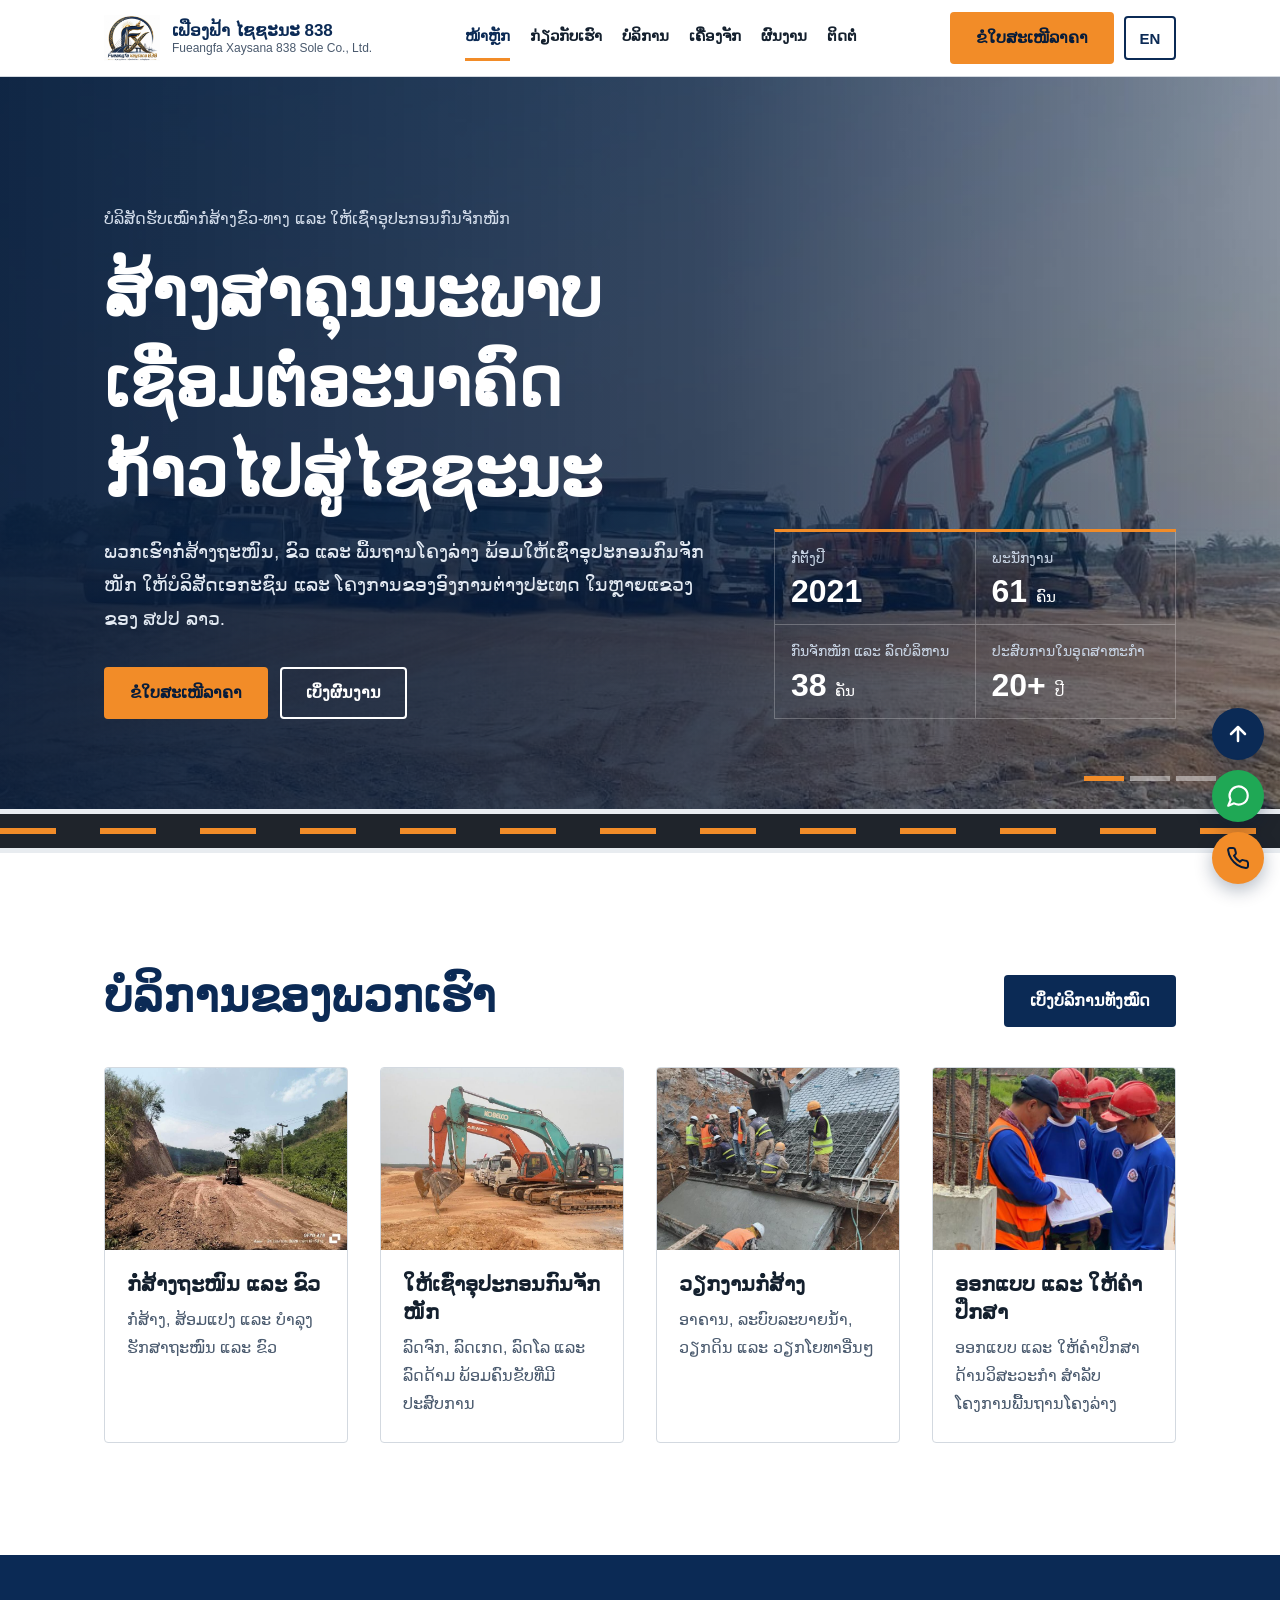
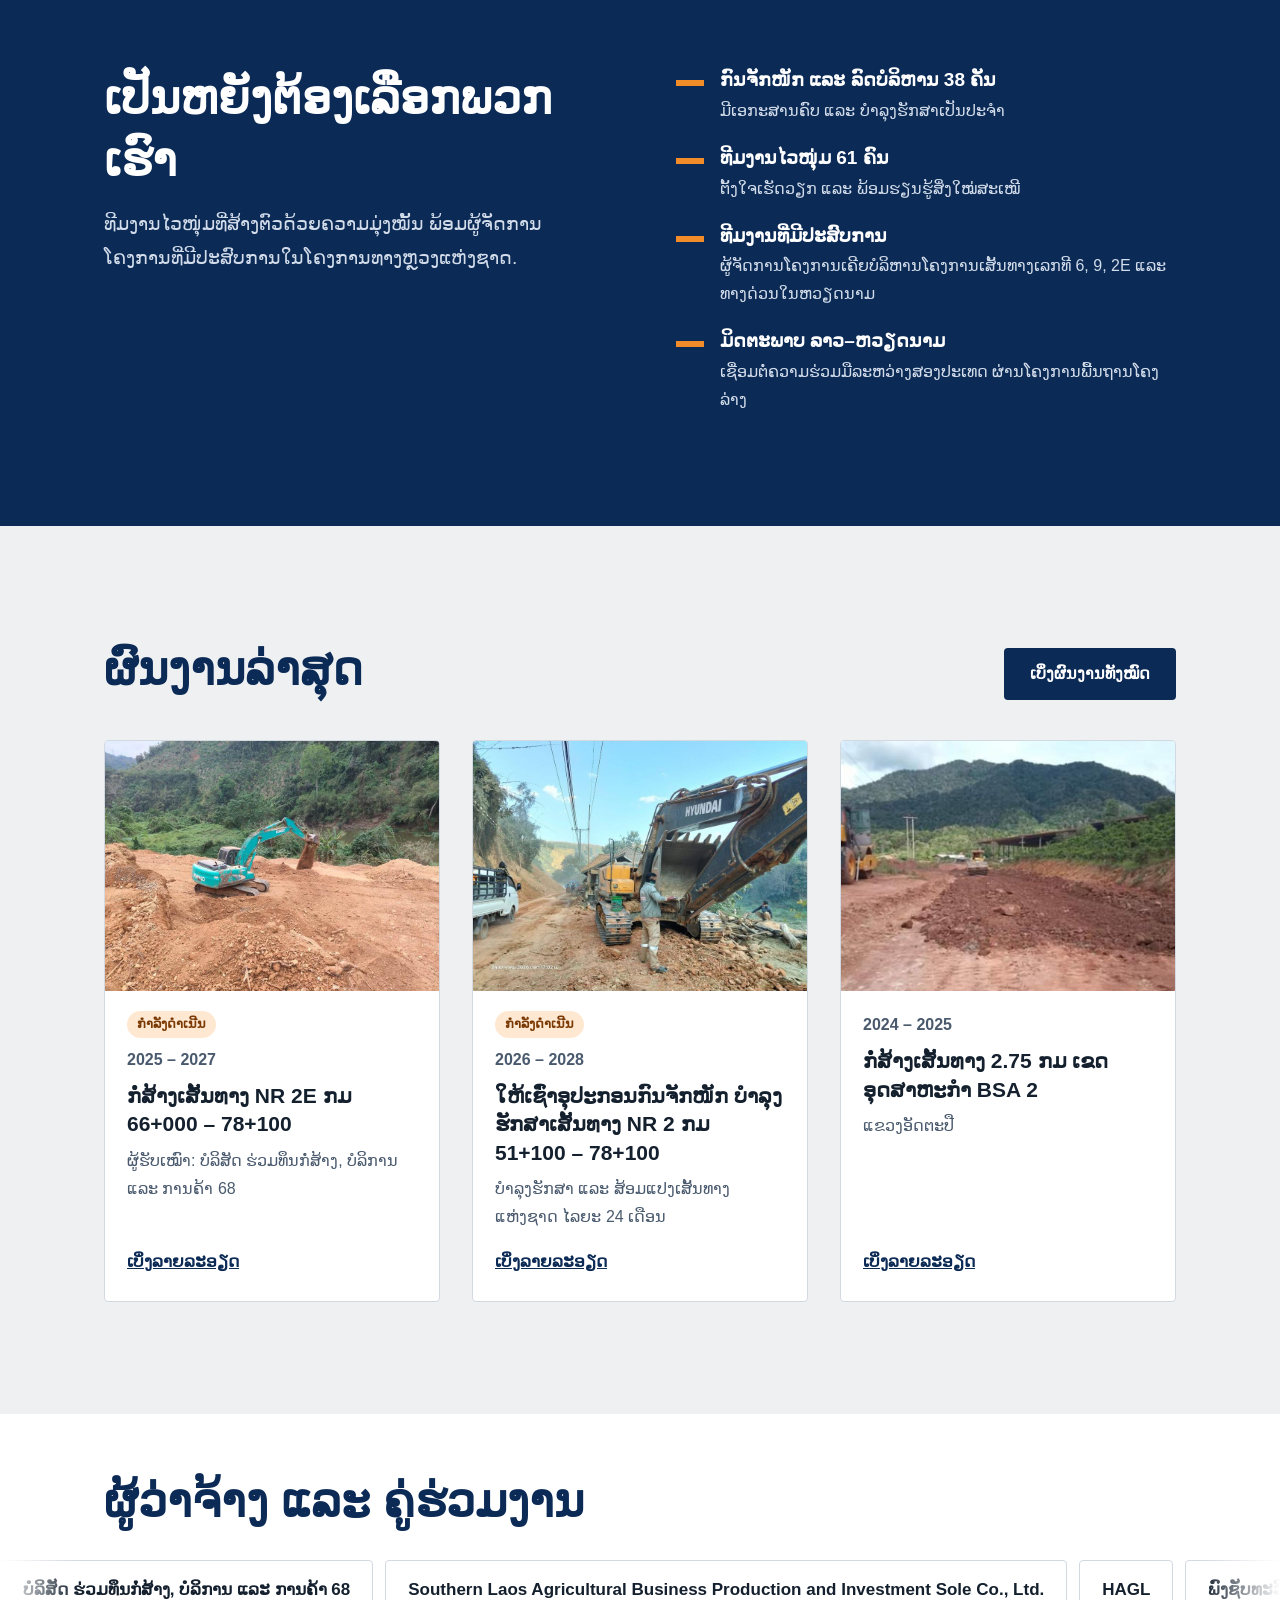
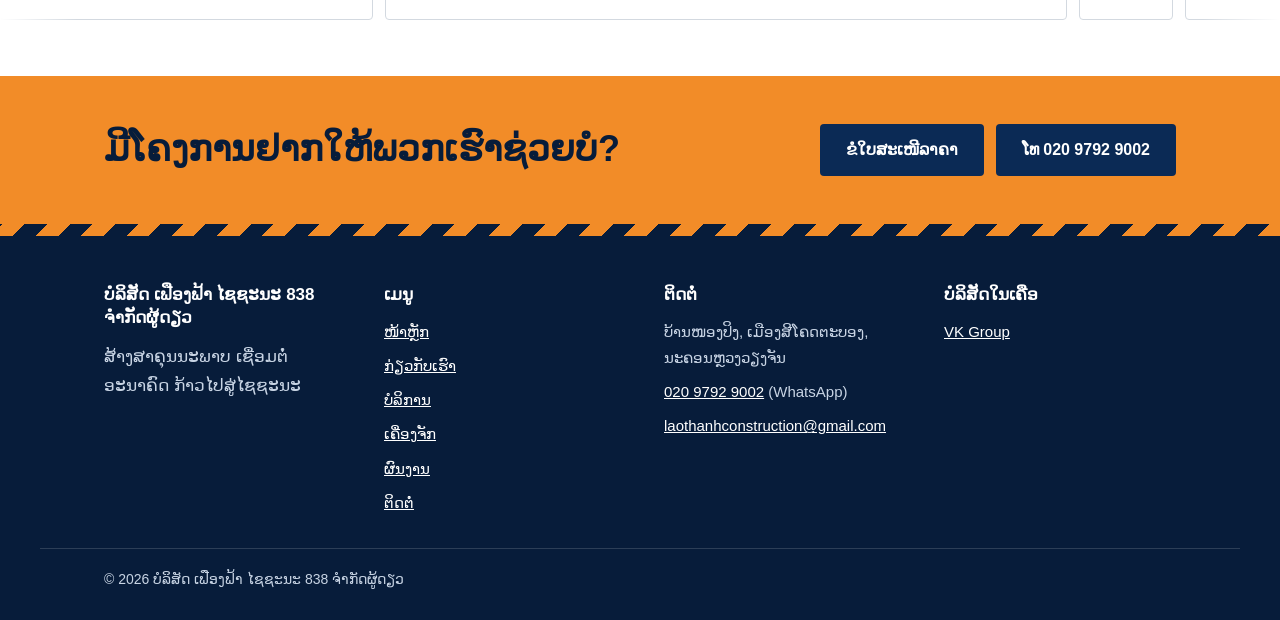
==== commit e67f7345: "Add files via upload" ====
--- a/index.html
+++ b/index.html
@@ -9,8 +9,8 @@
 <link rel="preconnect" href="https://fonts.googleapis.com">
 <link rel="preconnect" href="https://fonts.gstatic.com" crossorigin>
 <link rel="stylesheet" href="https://fonts.googleapis.com/css2?family=Noto+Sans+Lao:wght@400;500;700;800;900&amp;family=Overpass:wght@400;600;700;800;900&amp;display=swap">
-<link rel="stylesheet" href="css/style.css">
-<link rel="stylesheet" href="css/animations.css">
+<link rel="stylesheet" href="css/style.css?v=20261031">
+<link rel="stylesheet" href="css/animations.css?v=20261031">
 </head>
 <body>
 <!-- ===== หัวเว็บ (เหมือนกันทุกหน้า) ===== -->
@@ -237,7 +237,7 @@
   <a class="fc-phone" href="tel:+8562097929002" aria-label="ໂທ / Call 020 9792 9002"><svg viewBox="0 0 24 24" width="24" height="24" fill="none" stroke="#071C3A" stroke-width="2" stroke-linecap="round" stroke-linejoin="round" aria-hidden="true"><path d="M22 16.9v3a2 2 0 0 1-2.2 2 19.8 19.8 0 0 1-8.6-3.1 19.5 19.5 0 0 1-6-6A19.8 19.8 0 0 1 2.1 4.2 2 2 0 0 1 4.1 2h3a2 2 0 0 1 2 1.7c.1.9.4 1.8.7 2.7a2 2 0 0 1-.5 2.1L8 9.8a16 16 0 0 0 6 6l1.3-1.3a2 2 0 0 1 2.1-.4c.9.3 1.8.6 2.7.7a2 2 0 0 1 1.7 2z"/></svg></a>
 </div>
 
-<script src="js/main.js"></script>
-<script src="js/animations.js"></script>
+<script src="js/main.js?v=20261031"></script>
+<script src="js/animations.js?v=20261031"></script>
 </body>
 </html>
--- a/css/style.css
+++ b/css/style.css
@@ -215,3 +215,7 @@
 .quote-text { font-weight: 700; color: var(--navy); }
 .note { font-size: 15px; color: var(--muted); margin-top: 24px; }
 .map-box { margin-top: 28px; height: 240px; }
+.team { display: grid; gap: 24px; grid-template-columns: repeat(auto-fit, minmax(190px, 1fr)); }
+.team .card-body p { font-size: 15px; }
+/* หัวข้อหน้าแรก: ภาษาลาวขึ้นบรรทัดละวลี ไม่ตัดกลางคำ */
+.hero h1 .line { display: block; white-space: nowrap; }
